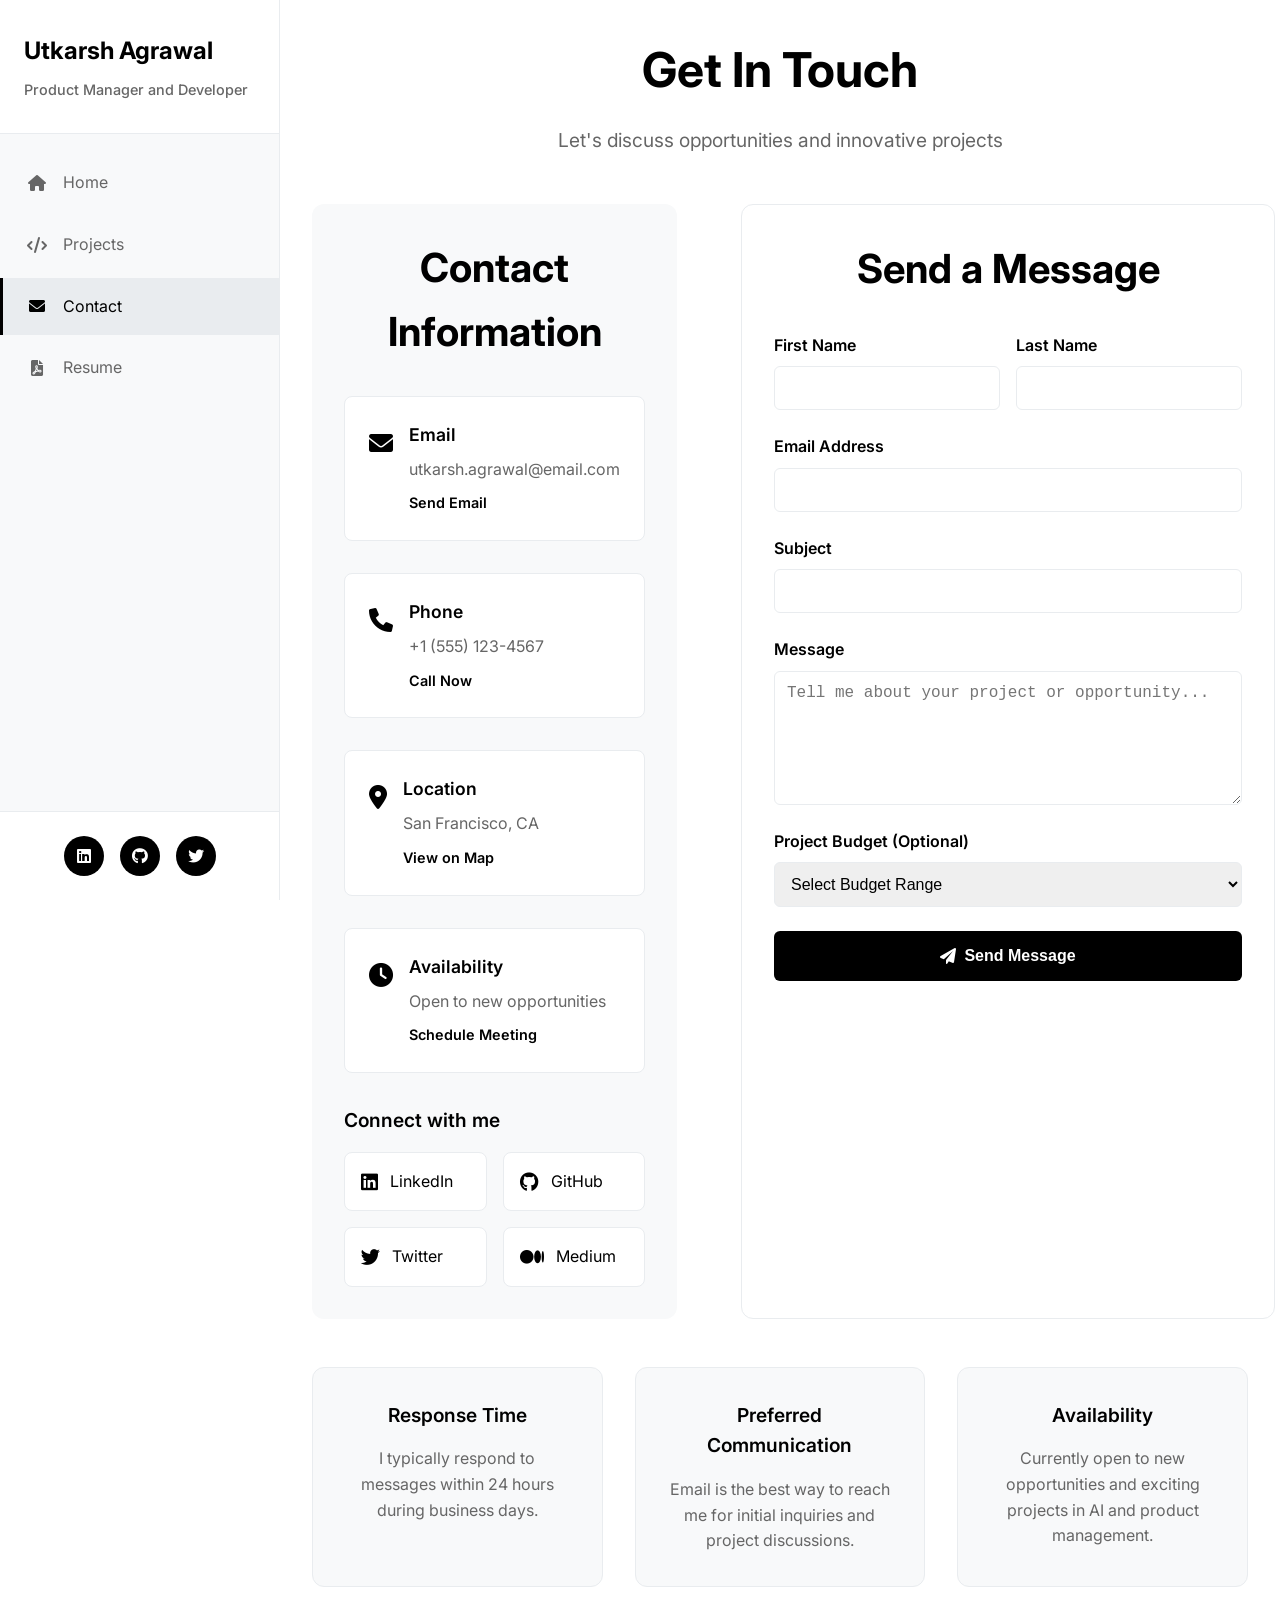
==== contact.html @ 761010a4 "First basic upload" ====
<!DOCTYPE html>
<html lang="en">
<head>
    <meta charset="UTF-8">
    <meta name="viewport" content="width=device-width, initial-scale=1.0">
    <title>Utkarsh Agrawal - Contact</title>
    <link rel="stylesheet" href="styles.css">
    <link href="https://fonts.googleapis.com/css2?family=Inter:wght@300;400;500;600;700&display=swap" rel="stylesheet">
    <link rel="stylesheet" href="https://cdnjs.cloudflare.com/ajax/libs/font-awesome/6.0.0/css/all.min.css">
</head>
<body>
    <!-- Sidebar Navigation -->
    <nav class="sidebar">
        <div class="sidebar-header">
            <h1 class="sidebar-name">Utkarsh Agrawal</h1>
            <p class="sidebar-title">Product Manager and Developer</p>
        </div>
        <ul class="sidebar-menu">
            <li class="sidebar-item">
                <a href="index.html" class="sidebar-link">
                    <i class="fas fa-home"></i>
                    <span>Home</span>
                </a>
            </li>
            <li class="sidebar-item">
                <a href="projects.html" class="sidebar-link">
                    <i class="fas fa-code"></i>
                    <span>Projects</span>
                </a>
            </li>
            <li class="sidebar-item active">
                <a href="contact.html" class="sidebar-link">
                    <i class="fas fa-envelope"></i>
                    <span>Contact</span>
                </a>
            </li>
            <li class="sidebar-item">
                <a href="resume.html" class="sidebar-link">
                    <i class="fas fa-file-pdf"></i>
                    <span>Resume</span>
                </a>
            </li>
        </ul>
        <div class="sidebar-footer">
            <div class="social-links">
                <a href="#" class="social-link"><i class="fab fa-linkedin"></i></a>
                <a href="#" class="social-link"><i class="fab fa-github"></i></a>
                <a href="#" class="social-link"><i class="fab fa-twitter"></i></a>
            </div>
        </div>
    </nav>

    <!-- Main Content -->
    <main class="main-content">
        <div class="content-wrapper">
            <div class="page-header">
                <h1 class="page-title">Get In Touch</h1>
                <p class="page-subtitle">Let's discuss opportunities and innovative projects</p>
            </div>

            <div class="contact-container">
                <!-- Contact Information -->
                <div class="contact-info-section">
                    <h2 class="section-title">Contact Information</h2>
                    <div class="contact-details">
                        <div class="contact-item">
                            <div class="contact-icon">
                                <i class="fas fa-envelope"></i>
                            </div>
                            <div class="contact-text">
                                <h3>Email</h3>
                                <p>utkarsh.agrawal@email.com</p>
                                <a href="mailto:utkarsh.agrawal@email.com" class="contact-link">Send Email</a>
                            </div>
                        </div>
                        
                        <div class="contact-item">
                            <div class="contact-icon">
                                <i class="fas fa-phone"></i>
                            </div>
                            <div class="contact-text">
                                <h3>Phone</h3>
                                <p>+1 (555) 123-4567</p>
                                <a href="tel:+15551234567" class="contact-link">Call Now</a>
                            </div>
                        </div>
                        
                        <div class="contact-item">
                            <div class="contact-icon">
                                <i class="fas fa-map-marker-alt"></i>
                            </div>
                            <div class="contact-text">
                                <h3>Location</h3>
                                <p>San Francisco, CA</p>
                                <a href="#" class="contact-link">View on Map</a>
                            </div>
                        </div>
                        
                        <div class="contact-item">
                            <div class="contact-icon">
                                <i class="fas fa-clock"></i>
                            </div>
                            <div class="contact-text">
                                <h3>Availability</h3>
                                <p>Open to new opportunities</p>
                                <a href="#" class="contact-link">Schedule Meeting</a>
                            </div>
                        </div>
                    </div>

                    <!-- Social Media Links -->
                    <div class="social-section">
                        <h3 class="social-title">Connect with me</h3>
                        <div class="social-links-grid">
                            <a href="#" class="social-card">
                                <i class="fab fa-linkedin"></i>
                                <span>LinkedIn</span>
                            </a>
                            <a href="#" class="social-card">
                                <i class="fab fa-github"></i>
                                <span>GitHub</span>
                            </a>
                            <a href="#" class="social-card">
                                <i class="fab fa-twitter"></i>
                                <span>Twitter</span>
                            </a>
                            <a href="#" class="social-card">
                                <i class="fab fa-medium"></i>
                                <span>Medium</span>
                            </a>
                        </div>
                    </div>
                </div>

                <!-- Contact Form -->
                <div class="contact-form-section">
                    <h2 class="section-title">Send a Message</h2>
                    <form class="contact-form" id="contactForm">
                        <div class="form-row">
                            <div class="form-group">
                                <label for="firstName">First Name</label>
                                <input type="text" id="firstName" name="firstName" required>
                            </div>
                            <div class="form-group">
                                <label for="lastName">Last Name</label>
                                <input type="text" id="lastName" name="lastName" required>
                            </div>
                        </div>
                        
                        <div class="form-group">
                            <label for="email">Email Address</label>
                            <input type="email" id="email" name="email" required>
                        </div>
                        
                        <div class="form-group">
                            <label for="subject">Subject</label>
                            <input type="text" id="subject" name="subject" required>
                        </div>
                        
                        <div class="form-group">
                            <label for="message">Message</label>
                            <textarea id="message" name="message" rows="6" required placeholder="Tell me about your project or opportunity..."></textarea>
                        </div>
                        
                        <div class="form-group">
                            <label for="budget">Project Budget (Optional)</label>
                            <select id="budget" name="budget">
                                <option value="">Select Budget Range</option>
                                <option value="under-10k">Under $10,000</option>
                                <option value="10k-50k">$10,000 - $50,000</option>
                                <option value="50k-100k">$50,000 - $100,000</option>
                                <option value="over-100k">Over $100,000</option>
                            </select>
                        </div>
                        
                        <button type="submit" class="submit-btn">
                            <i class="fas fa-paper-plane"></i>
                            Send Message
                        </button>
                    </form>
                </div>
            </div>

            <!-- Additional Information -->
            <div class="additional-info">
                <div class="info-card">
                    <h3>Response Time</h3>
                    <p>I typically respond to messages within 24 hours during business days.</p>
                </div>
                <div class="info-card">
                    <h3>Preferred Communication</h3>
                    <p>Email is the best way to reach me for initial inquiries and project discussions.</p>
                </div>
                <div class="info-card">
                    <h3>Availability</h3>
                    <p>Currently open to new opportunities and exciting projects in AI and product management.</p>
                </div>
            </div>
        </div>
    </main>

    <script src="script.js"></script>
</body>
</html>
---- styles.css ----
/* Reset and Base Styles */
* {
    margin: 0;
    padding: 0;
    box-sizing: border-box;
}

html {
    scroll-behavior: smooth;
}

body {
    font-family: 'Inter', sans-serif;
    line-height: 1.6;
    color: #333;
    background-color: #ffffff;
    display: flex;
    min-height: 100vh;
}

/* Sidebar Navigation */
.sidebar {
    width: 280px;
    background: #f8f9fa;
    border-right: 1px solid #e9ecef;
    position: fixed;
    height: 100vh;
    left: 0;
    top: 0;
    z-index: 1000;
    display: flex;
    flex-direction: column;
    transition: all 0.3s ease;
}

.sidebar-header {
    padding: 2rem 1.5rem;
    border-bottom: 1px solid #e9ecef;
    background: #ffffff;
}

.sidebar-name {
    font-size: 1.5rem;
    font-weight: 700;
    color: #000;
    margin-bottom: 0.5rem;
}

.sidebar-title {
    color: #666;
    font-size: 0.9rem;
    font-weight: 500;
}

.sidebar-menu {
    flex: 1;
    padding: 1rem 0;
    list-style: none;
}

.sidebar-item {
    margin: 0.25rem 0;
}

.sidebar-link {
    display: flex;
    align-items: center;
    padding: 1rem 1.5rem;
    color: #666;
    text-decoration: none;
    transition: all 0.3s ease;
    border-left: 3px solid transparent;
}

.sidebar-link:hover {
    background: #e9ecef;
    color: #000;
}

.sidebar-item.active .sidebar-link {
    background: #e9ecef;
    color: #000;
    border-left-color: #000;
}

.sidebar-link i {
    margin-right: 1rem;
    width: 20px;
    text-align: center;
}

.sidebar-footer {
    padding: 1.5rem;
    border-top: 1px solid #e9ecef;
    background: #ffffff;
}

.social-links {
    display: flex;
    gap: 1rem;
    justify-content: center;
}

.social-link {
    display: flex;
    align-items: center;
    justify-content: center;
    width: 40px;
    height: 40px;
    background: #000;
    color: white;
    border-radius: 50%;
    text-decoration: none;
    transition: all 0.3s ease;
}

.social-link:hover {
    background: #333;
    transform: translateY(-2px);
}

/* Main Content */
.main-content {
    flex: 1;
    margin-left: 280px;
    background: #ffffff;
    min-height: 100vh;
}

.content-wrapper {
    max-width: 1000px;
    margin: 0 auto;
    padding: 2rem;
}

/* Page Header */
.page-header {
    margin-bottom: 3rem;
    text-align: center;
}

.page-title {
    font-size: 3rem;
    font-weight: 700;
    color: #000;
    margin-bottom: 1rem;
}

.page-subtitle {
    font-size: 1.2rem;
    color: #666;
    max-width: 600px;
    margin: 0 auto;
}

/* Hero Section */
.hero-section {
    margin-bottom: 4rem;
}

.hero-content {
    display: flex;
    align-items: center;
    gap: 3rem;
}

.profile-section {
    display: flex;
    align-items: center;
    gap: 3rem;
}

.profile-image {
    font-size: 8rem;
    color: #000;
    flex-shrink: 0;
}

.profile-info {
    flex: 1;
}

.hero-title {
    font-size: 3rem;
    font-weight: 700;
    color: #000;
    margin-bottom: 1rem;
}

.hero-subtitle {
    font-size: 1.5rem;
    color: #666;
    margin-bottom: 1.5rem;
    font-weight: 500;
}

.hero-description {
    font-size: 1.1rem;
    color: #666;
    line-height: 1.7;
    max-width: 600px;
}

/* Background Section */
.background-section {
    margin-bottom: 4rem;
}

.section-title {
    font-size: 2.5rem;
    font-weight: 700;
    color: #000;
    margin-bottom: 2rem;
    text-align: center;
}

.background-content {
    max-width: 800px;
    margin: 0 auto;
}

.background-text {
    margin-bottom: 3rem;
}

.background-text p {
    font-size: 1.1rem;
    line-height: 1.8;
    margin-bottom: 1.5rem;
    color: #666;
    text-align: left;
}

/* Experience Timeline */
.experience-timeline {
    position: relative;
    max-width: 800px;
    margin: 0 auto;
}

.experience-timeline::before {
    content: '';
    position: absolute;
    left: 0;
    top: 0;
    bottom: 0;
    width: 2px;
    background: #000;
}

.timeline-item {
    position: relative;
    margin-bottom: 3rem;
    padding-left: 3rem;
}

.timeline-item::before {
    content: '';
    position: absolute;
    left: -6px;
    top: 0;
    width: 12px;
    height: 12px;
    background: #000;
    border-radius: 50%;
}

.timeline-date {
    font-size: 0.9rem;
    color: #666;
    font-weight: 600;
    margin-bottom: 0.5rem;
}

.timeline-content h3 {
    font-size: 1.3rem;
    font-weight: 600;
    color: #000;
    margin-bottom: 0.5rem;
}

.timeline-content h4 {
    color: #666;
    font-weight: 500;
    margin-bottom: 1rem;
}

.timeline-content p {
    color: #666;
    margin-bottom: 1rem;
    line-height: 1.6;
}

.timeline-content ul {
    list-style: none;
    padding-left: 0;
}

.timeline-content li {
    color: #666;
    margin-bottom: 0.5rem;
    position: relative;
    padding-left: 1.5rem;
}

.timeline-content li::before {
    content: '•';
    color: #000;
    font-weight: bold;
    position: absolute;
    left: 0;
}

/* Skills Section */
.skills-section {
    margin-bottom: 4rem;
}

.skills-grid {
    display: grid;
    grid-template-columns: repeat(2, 1fr);
    grid-template-rows: repeat(2, 1fr);
    gap: 1.5rem;
    margin-top: 2rem;
}

.skill-card {
    perspective: 1000px;
}

.skill-card-inner {
    position: relative;
    width: 100%;
    height: 220px;
    transform-style: preserve-3d;
    transition: transform 0.6s ease;
}

.skill-card:hover .skill-card-inner {
    transform: rotateY(180deg);
}

.skill-card-front,
.skill-card-back {
    position: absolute;
    inset: 0;
    background: #f8f9fa;
    border: 1px solid #e9ecef;
    border-radius: 12px;
    display: flex;
    flex-direction: column;
    align-items: center;
    justify-content: center;
    backface-visibility: hidden;
    padding: 1.5rem;
    text-align: center;
}

.skill-card-back {
    transform: rotateY(180deg);
}

.skill-icon {
    font-size: 2.2rem;
    color: #000;
    margin-bottom: 0.5rem;
}

.skill-card h3 {
    font-size: 1.1rem;
    font-weight: 700;
    margin-bottom: 0.5rem;
    color: #000;
}

.skill-card p {
    color: #666;
    line-height: 1.5;
    font-size: 0.95rem;
}

.skill-card-back h4 {
    font-size: 1rem;
    font-weight: 700;
    color: #000;
    margin-bottom: 0.5rem;
}

.tech-list {
    list-style: none;
    padding: 0;
    margin: 0;
    display: grid;
    grid-template-columns: 1fr;
    gap: 0.35rem;
}

.tech-list li {
    color: #666;
    font-size: 0.95rem;
}

/* Projects Container */
.projects-container {
    display: flex;
    flex-direction: column;
    gap: 3rem;
}

.project-card {
    background: #ffffff;
    border: 1px solid #e9ecef;
    border-radius: 12px;
    overflow: hidden;
    transition: all 0.3s ease;
}

.project-card:hover {
    transform: translateY(-4px);
    box-shadow: 0 8px 25px rgba(0, 0, 0, 0.1);
}

.project-header {
    display: flex;
    align-items: center;
    padding: 2rem;
    background: #f8f9fa;
    border-bottom: 1px solid #e9ecef;
}

.project-icon {
    font-size: 2.5rem;
    color: #000;
    margin-right: 1.5rem;
}

.project-meta {
    flex: 1;
}

.project-title {
    font-size: 1.5rem;
    font-weight: 600;
    color: #000;
    margin-bottom: 0.5rem;
}

.project-date {
    color: #666;
    font-size: 0.9rem;
}

.project-content {
    padding: 2rem;
}

.project-description {
    font-size: 1.1rem;
    color: #666;
    margin-bottom: 2rem;
    line-height: 1.7;
}

.project-details,
.project-tech,
.project-results {
    margin-bottom: 2rem;
}

.project-details h4,
.project-tech h4,
.project-results h4 {
    font-size: 1.1rem;
    font-weight: 600;
    color: #000;
    margin-bottom: 1rem;
}

.project-details ul {
    list-style: none;
    padding-left: 0;
}

.project-details li {
    color: #666;
    margin-bottom: 0.5rem;
    position: relative;
    padding-left: 1.5rem;
}

.project-details li::before {
    content: '•';
    color: #000;
    font-weight: bold;
    position: absolute;
    left: 0;
}

.tech-tags {
    display: flex;
    flex-wrap: wrap;
    gap: 0.5rem;
}

.tech-tag {
    background: #f8f9fa;
    color: #000;
    padding: 0.5rem 1rem;
    border-radius: 20px;
    font-size: 0.9rem;
    font-weight: 500;
    border: 1px solid #e9ecef;
}

.project-results p {
    color: #666;
    font-weight: 500;
}

.project-links {
    display: flex;
    gap: 1rem;
}

.project-link {
    display: flex;
    align-items: center;
    gap: 0.5rem;
    color: #000;
    text-decoration: none;
    font-weight: 600;
    padding: 0.75rem 1.5rem;
    border: 1px solid #000;
    border-radius: 6px;
    transition: all 0.3s ease;
}

.project-link:hover {
    background: #000;
    color: white;
}

/* Contact Container */
.contact-container {
    display: grid;
    grid-template-columns: 1fr 1fr;
    gap: 4rem;
    margin-bottom: 3rem;
}

.contact-info-section {
    background: #f8f9fa;
    padding: 2rem;
    border-radius: 12px;
}

.contact-details {
    margin-bottom: 2rem;
}

.contact-item {
    display: flex;
    align-items: flex-start;
    margin-bottom: 2rem;
    padding: 1.5rem;
    background: white;
    border-radius: 8px;
    border: 1px solid #e9ecef;
}

.contact-icon {
    font-size: 1.5rem;
    color: #000;
    margin-right: 1rem;
    margin-top: 0.25rem;
}

.contact-text h3 {
    font-size: 1.1rem;
    font-weight: 600;
    color: #000;
    margin-bottom: 0.5rem;
}

.contact-text p {
    color: #666;
    margin-bottom: 0.5rem;
}

.contact-link {
    color: #000;
    text-decoration: none;
    font-weight: 600;
    font-size: 0.9rem;
}

.contact-link:hover {
    text-decoration: underline;
}

.social-section {
    margin-top: 2rem;
}

.social-title {
    font-size: 1.2rem;
    font-weight: 600;
    color: #000;
    margin-bottom: 1rem;
}

.social-links-grid {
    display: grid;
    grid-template-columns: repeat(2, 1fr);
    gap: 1rem;
}

.social-card {
    display: flex;
    align-items: center;
    gap: 0.75rem;
    padding: 1rem;
    background: white;
    border: 1px solid #e9ecef;
    border-radius: 8px;
    text-decoration: none;
    color: #000;
    transition: all 0.3s ease;
}

.social-card:hover {
    background: #000;
    color: white;
    transform: translateY(-2px);
}

.social-card i {
    font-size: 1.2rem;
}

/* Contact Form */
.contact-form-section {
    background: white;
    padding: 2rem;
    border-radius: 12px;
    border: 1px solid #e9ecef;
}

.contact-form {
    display: flex;
    flex-direction: column;
    gap: 1.5rem;
}

.form-row {
    display: grid;
    grid-template-columns: 1fr 1fr;
    gap: 1rem;
}

.form-group {
    display: flex;
    flex-direction: column;
}

.form-group label {
    font-weight: 600;
    color: #000;
    margin-bottom: 0.5rem;
}

.form-group input,
.form-group textarea,
.form-group select {
    padding: 0.75rem;
    border: 1px solid #e9ecef;
    border-radius: 6px;
    font-size: 1rem;
    transition: border-color 0.3s ease;
}

.form-group input:focus,
.form-group textarea:focus,
.form-group select:focus {
    outline: none;
    border-color: #000;
}

.submit-btn {
    display: flex;
    align-items: center;
    justify-content: center;
    gap: 0.5rem;
    padding: 1rem 2rem;
    background: #000;
    color: white;
    border: none;
    border-radius: 6px;
    font-size: 1rem;
    font-weight: 600;
    cursor: pointer;
    transition: all 0.3s ease;
}

.submit-btn:hover {
    background: #333;
    transform: translateY(-2px);
}

/* Additional Info */
.additional-info {
    display: grid;
    grid-template-columns: repeat(auto-fit, minmax(250px, 1fr));
    gap: 2rem;
    margin-top: 3rem;
}

.info-card {
    background: #f8f9fa;
    padding: 2rem;
    border-radius: 12px;
    border: 1px solid #e9ecef;
    text-align: center;
}

.info-card h3 {
    font-size: 1.2rem;
    font-weight: 600;
    color: #000;
    margin-bottom: 1rem;
}

.info-card p {
    color: #666;
    line-height: 1.6;
}

/* Resume Page Styles */
.resume-download-section {
    background: #f8f9fa;
    padding: 3rem;
    border-radius: 12px;
    margin-bottom: 3rem;
    text-align: center;
}

.resume-preview {
    display: flex;
    align-items: center;
    gap: 2rem;
    margin-bottom: 2rem;
}

.resume-icon {
    font-size: 4rem;
    color: #000;
}

.resume-info h2 {
    font-size: 2rem;
    font-weight: 700;
    color: #000;
    margin-bottom: 1rem;
}

.resume-description {
    color: #666;
    margin-bottom: 1.5rem;
    line-height: 1.6;
}

.resume-meta {
    display: flex;
    gap: 2rem;
    justify-content: center;
}

.meta-item {
    display: flex;
    align-items: center;
    gap: 0.5rem;
    color: #666;
    font-size: 0.9rem;
}

.download-actions {
    display: flex;
    gap: 1rem;
    justify-content: center;
}

.download-btn {
    display: flex;
    align-items: center;
    gap: 0.5rem;
    padding: 1rem 2rem;
    border-radius: 6px;
    text-decoration: none;
    font-weight: 600;
    transition: all 0.3s ease;
}

.download-btn.primary {
    background: #000;
    color: white;
}

.download-btn.primary:hover {
    background: #333;
    transform: translateY(-2px);
}

.download-btn.secondary {
    background: white;
    color: #000;
    border: 1px solid #000;
}

.download-btn.secondary:hover {
    background: #000;
    color: white;
}

/* Resume Summary */
.resume-summary {
    margin-bottom: 3rem;
}

.summary-content {
    display: grid;
    grid-template-columns: 2fr 1fr;
    gap: 3rem;
}

.summary-text p {
    color: #666;
    margin-bottom: 1.5rem;
    line-height: 1.7;
}

.summary-highlights h3 {
    font-size: 1.3rem;
    font-weight: 600;
    color: #000;
    margin-bottom: 1rem;
}

.summary-highlights ul {
    list-style: none;
    padding-left: 0;
}

.summary-highlights li {
    color: #666;
    margin-bottom: 0.75rem;
    position: relative;
    padding-left: 1.5rem;
}

.summary-highlights li::before {
    content: '•';
    color: #000;
    font-weight: bold;
    position: absolute;
    left: 0;
}

/* Skills Overview */
.skills-overview {
    margin-bottom: 3rem;
}

.skills-categories {
    display: grid;
    grid-template-columns: repeat(auto-fit, minmax(300px, 1fr));
    gap: 2rem;
}

.skill-category {
    background: #f8f9fa;
    padding: 2rem;
    border-radius: 12px;
    border: 1px solid #e9ecef;
}

.skill-category h3 {
    font-size: 1.3rem;
    font-weight: 600;
    color: #000;
    margin-bottom: 1.5rem;
}

.skill-items {
    display: flex;
    flex-wrap: wrap;
    gap: 0.75rem;
}

.skill-item {
    background: white;
    color: #000;
    padding: 0.5rem 1rem;
    border-radius: 20px;
    font-size: 0.9rem;
    font-weight: 500;
    border: 1px solid #e9ecef;
}

/* Experience Preview */
.experience-preview {
    margin-bottom: 3rem;
}

/* Education Section */
.education-section {
    margin-bottom: 3rem;
}

.education-item {
    display: flex;
    gap: 2rem;
    padding: 2rem;
    background: #f8f9fa;
    border-radius: 12px;
    border: 1px solid #e9ecef;
}

.education-degree {
    flex: 1;
}

.education-degree h3 {
    font-size: 1.3rem;
    font-weight: 600;
    color: #000;
    margin-bottom: 0.5rem;
}

.education-degree h4 {
    color: #666;
    margin-bottom: 0.5rem;
}

.education-date {
    color: #666;
    font-size: 0.9rem;
}

.education-details {
    flex: 2;
}

.education-details p {
    color: #666;
    margin-bottom: 1rem;
}

.education-details ul {
    list-style: none;
    padding-left: 0;
}

.education-details li {
    color: #666;
    margin-bottom: 0.5rem;
    position: relative;
    padding-left: 1.5rem;
}

.education-details li::before {
    content: '•';
    color: #000;
    font-weight: bold;
    position: absolute;
    left: 0;
}

/* Certifications */
.certifications-section {
    margin-bottom: 3rem;
}

.certifications-grid {
    display: grid;
    grid-template-columns: repeat(auto-fit, minmax(250px, 1fr));
    gap: 2rem;
}

.cert-item {
    display: flex;
    align-items: center;
    gap: 1rem;
    padding: 1.5rem;
    background: #f8f9fa;
    border-radius: 12px;
    border: 1px solid #e9ecef;
}

.cert-item i {
    font-size: 2rem;
    color: #000;
}

.cert-item h3 {
    font-size: 1.1rem;
    font-weight: 600;
    color: #000;
    margin-bottom: 0.25rem;
}

.cert-date {
    color: #666;
    font-size: 0.9rem;
}

/* Responsive Design */
@media (max-width: 1024px) {
    .sidebar {
        width: 250px;
    }
    
    .main-content {
        margin-left: 250px;
    }
}

@media (max-width: 768px) {
    .sidebar {
        transform: translateX(-100%);
        width: 280px;
    }
    
    .sidebar.active {
        transform: translateX(0);
    }
    
    .main-content {
        margin-left: 0;
    }
    
    .content-wrapper {
        padding: 1rem;
    }
    
    .page-title {
        font-size: 2rem;
    }
    
    .hero-content {
        flex-direction: column;
        text-align: center;
    }
    
    .profile-section {
        flex-direction: column;
        text-align: center;
    }
    
    .contact-container {
        grid-template-columns: 1fr;
        gap: 2rem;
    }
    
    .summary-content {
        grid-template-columns: 1fr;
        gap: 2rem;
    }
    
    .education-item {
        flex-direction: column;
        gap: 1rem;
    }
    
    .form-row {
        grid-template-columns: 1fr;
    }
    
    .download-actions {
        flex-direction: column;
        align-items: center;
    }
}

@media (max-width: 480px) {
    .content-wrapper {
        padding: 0.5rem;
    }
    
    .page-title {
        font-size: 1.5rem;
    }
    
    .hero-title {
        font-size: 2rem;
    }
    
    .section-title {
        font-size: 1.8rem;
    }
    
    .skills-grid {
        grid-template-columns: 1fr;
        grid-template-rows: none;
    }
    
    .project-header {
        flex-direction: column;
        text-align: center;
    }
    
    .resume-preview {
        flex-direction: column;
        text-align: center;
    }
    
    .resume-meta {
        flex-direction: column;
        gap: 1rem;
    }
}

/* Mobile Menu Toggle */
.mobile-menu-toggle {
    display: none;
    position: fixed;
    top: 1rem;
    left: 1rem;
    z-index: 1001;
    background: #000;
    color: white;
    border: none;
    padding: 0.75rem;
    border-radius: 6px;
    cursor: pointer;
}

@media (max-width: 768px) {
    .mobile-menu-toggle {
        display: block;
    }
}

/* Animations */
@keyframes fadeInUp {
    from {
        opacity: 0;
        transform: translateY(30px);
    }
    to {
        opacity: 1;
        transform: translateY(0);
    }
}

.fade-in-up {
    animation: fadeInUp 0.6s ease-out;
}

/* Smooth scrolling */
html {
    scroll-behavior: smooth;
}

/* Custom scrollbar */
::-webkit-scrollbar {
    width: 8px;
}

::-webkit-scrollbar-track {
    background: #f1f1f1;
}

::-webkit-scrollbar-thumb {
    background: #000;
    border-radius: 4px;
}

::-webkit-scrollbar-thumb:hover {
    background: #333;
}
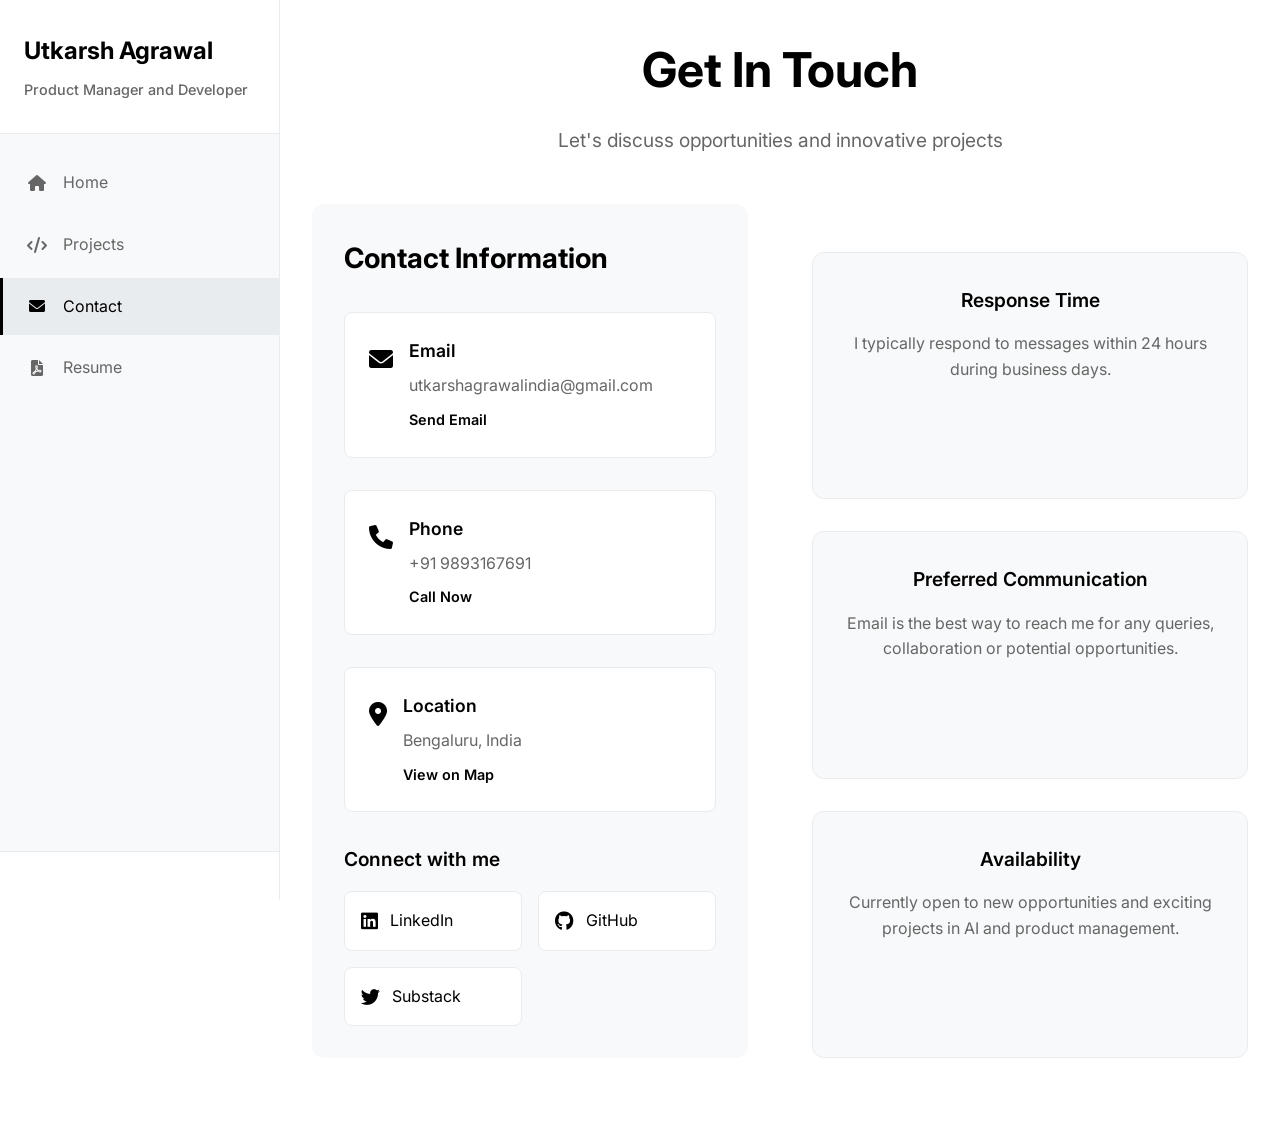
==== commit 12a5009e: "imporvement upload" ====
--- a/contact.html
+++ b/contact.html
@@ -42,11 +42,11 @@
             </li>
         </ul>
         <div class="sidebar-footer">
-            <div class="social-links">
+            <!-- <div class="social-links">
                 <a href="#" class="social-link"><i class="fab fa-linkedin"></i></a>
                 <a href="#" class="social-link"><i class="fab fa-github"></i></a>
                 <a href="#" class="social-link"><i class="fab fa-twitter"></i></a>
-            </div>
+            </div> -->
         </div>
     </nav>
 
@@ -69,7 +69,7 @@
                             </div>
                             <div class="contact-text">
                                 <h3>Email</h3>
-                                <p>utkarsh.agrawal@email.com</p>
+                                <p>utkarshagrawalindia@gmail.com</p>
                                 <a href="mailto:utkarsh.agrawal@email.com" class="contact-link">Send Email</a>
                             </div>
                         </div>
@@ -80,8 +80,8 @@
                             </div>
                             <div class="contact-text">
                                 <h3>Phone</h3>
-                                <p>+1 (555) 123-4567</p>
-                                <a href="tel:+15551234567" class="contact-link">Call Now</a>
+                                <p>+91 9893167691</p>
+                                <a href="tel:+919893167691" class="contact-link">Call Now</a>
                             </div>
                         </div>
                         
@@ -91,48 +91,35 @@
                             </div>
                             <div class="contact-text">
                                 <h3>Location</h3>
-                                <p>San Francisco, CA</p>
+                                <p>Bengaluru, India</p>
                                 <a href="#" class="contact-link">View on Map</a>
                             </div>
                         </div>
                         
-                        <div class="contact-item">
-                            <div class="contact-icon">
-                                <i class="fas fa-clock"></i>
-                            </div>
-                            <div class="contact-text">
-                                <h3>Availability</h3>
-                                <p>Open to new opportunities</p>
-                                <a href="#" class="contact-link">Schedule Meeting</a>
-                            </div>
-                        </div>
+
                     </div>
 
                     <!-- Social Media Links -->
                     <div class="social-section">
                         <h3 class="social-title">Connect with me</h3>
                         <div class="social-links-grid">
-                            <a href="#" class="social-card">
+                            <a href="https://www.linkedin.com/in/utkarsh-agrawal-480205241/" class="social-card">
                                 <i class="fab fa-linkedin"></i>
                                 <span>LinkedIn</span>
                             </a>
-                            <a href="#" class="social-card">
+                            <a href="https://github.com/dormant06" class="social-card">
                                 <i class="fab fa-github"></i>
                                 <span>GitHub</span>
                             </a>
-                            <a href="#" class="social-card">
+                            <a href="https://utkarshagrawal.substack.com/" class="social-card">
                                 <i class="fab fa-twitter"></i>
-                                <span>Twitter</span>
-                            </a>
-                            <a href="#" class="social-card">
-                                <i class="fab fa-medium"></i>
-                                <span>Medium</span>
+                                <span>Substack</span>
                             </a>
                         </div>
                     </div>
                 </div>
 
-                <!-- Contact Form -->
+                <!-- Contact Form
                 <div class="contact-form-section">
                     <h2 class="section-title">Send a Message</h2>
                     <form class="contact-form" id="contactForm">
@@ -179,7 +166,7 @@
                         </button>
                     </form>
                 </div>
-            </div>
+            </div> -->
 
             <!-- Additional Information -->
             <div class="additional-info">
@@ -189,7 +176,7 @@
                 </div>
                 <div class="info-card">
                     <h3>Preferred Communication</h3>
-                    <p>Email is the best way to reach me for initial inquiries and project discussions.</p>
+                    <p>Email is the best way to reach me for any queries, collaboration or potential opportunities.</p>
                 </div>
                 <div class="info-card">
                     <h3>Availability</h3>
--- a/styles.css
+++ b/styles.css
@@ -171,9 +171,22 @@
 }
 
 .profile-image {
-    font-size: 8rem;
-    color: #000;
-    flex-shrink: 0;
+    width: 120px;        /* adjust size as needed */
+    height: 120px;       
+    border-radius: 50%;
+    overflow: hidden;    /* ensures image stays within a circle */
+    display: flex;
+    align-items: center;
+    justify-content: center;
+    background: #f0f0f0; /* optional for a subtle bg */
+}
+
+.actual-profile-img {
+    width: 100%;
+    height: 100%;
+    object-fit: cover;      /* makes the image fill the circle without stretching */
+    border-radius: 50%;     /* ensures the image itself is circular */
+    display: block;
 }
 
 .profile-info {
@@ -204,14 +217,15 @@
 /* Background Section */
 .background-section {
     margin-bottom: 4rem;
+    margin-left: 8rem;
 }
 
 .section-title {
-    font-size: 2.5rem;
+    font-size: 1.75rem;
     font-weight: 700;
     color: #000;
     margin-bottom: 2rem;
-    text-align: center;
+    text-align: left;
 }
 
 .background-content {
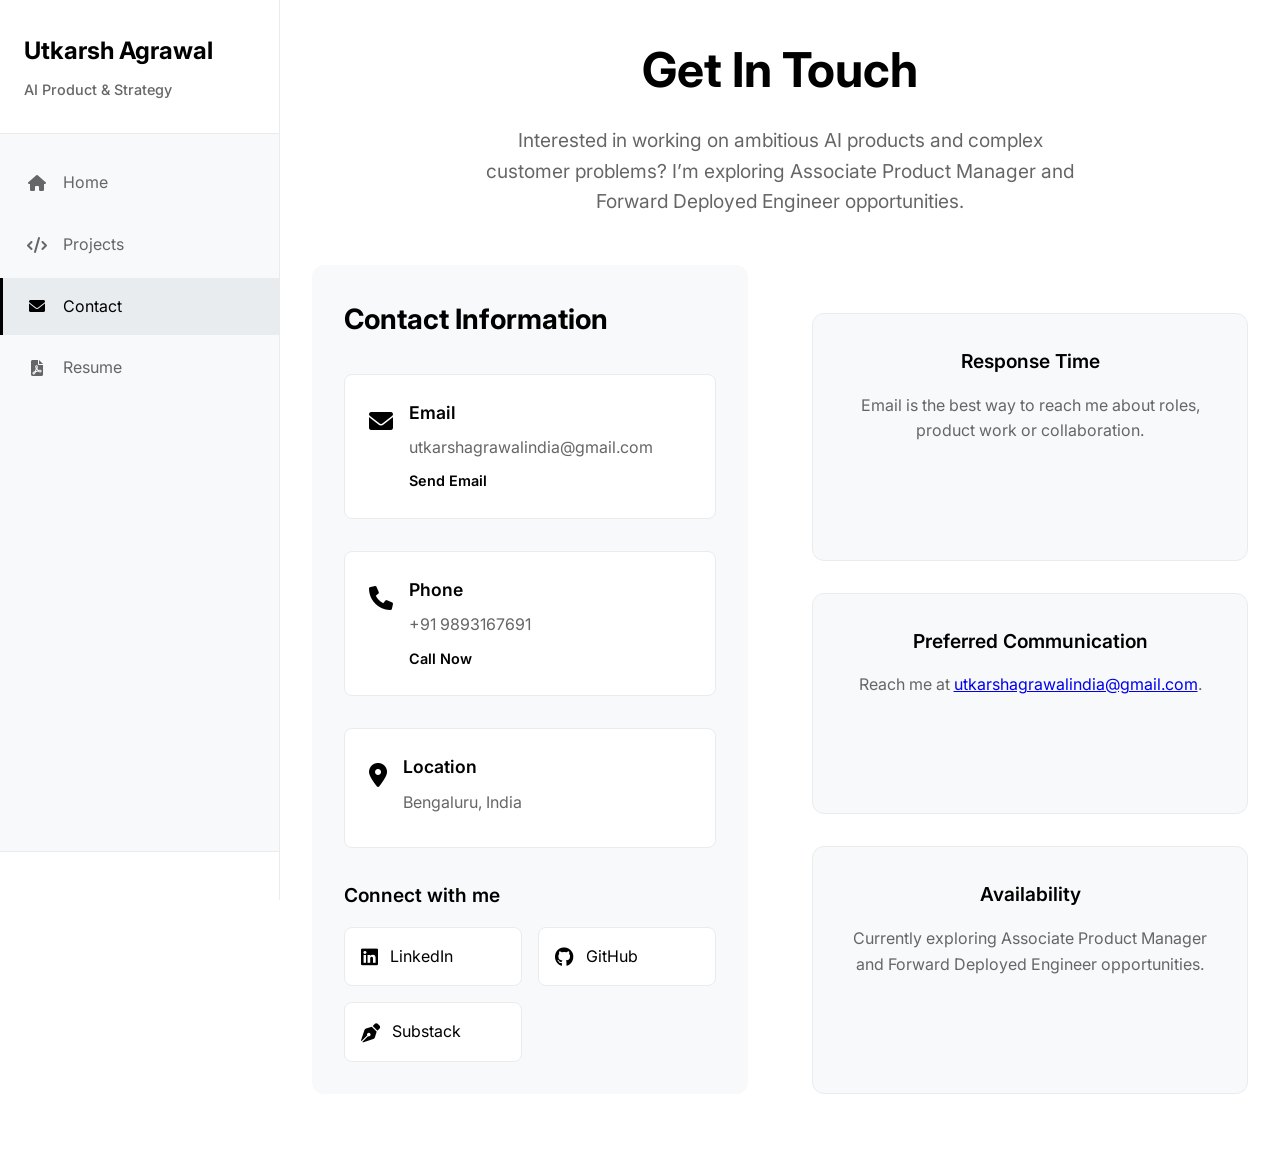
==== commit 0e6b9bc9: "Refresh portfolio for AI product and engineering roles Update the portfolio with resume-backed exper" ====
--- a/contact.html
+++ b/contact.html
@@ -13,7 +13,7 @@
     <nav class="sidebar">
         <div class="sidebar-header">
             <h1 class="sidebar-name">Utkarsh Agrawal</h1>
-            <p class="sidebar-title">Product Manager and Developer</p>
+            <p class="sidebar-title">AI Product &amp; Strategy</p>
         </div>
         <ul class="sidebar-menu">
             <li class="sidebar-item">
@@ -55,7 +55,7 @@
         <div class="content-wrapper">
             <div class="page-header">
                 <h1 class="page-title">Get In Touch</h1>
-                <p class="page-subtitle">Let's discuss opportunities and innovative projects</p>
+                <p class="page-subtitle">Interested in working on ambitious AI products and complex customer problems? I’m exploring Associate Product Manager and Forward Deployed Engineer opportunities.</p>
             </div>
 
             <div class="contact-container">
@@ -70,7 +70,7 @@
                             <div class="contact-text">
                                 <h3>Email</h3>
                                 <p>utkarshagrawalindia@gmail.com</p>
-                                <a href="mailto:utkarsh.agrawal@email.com" class="contact-link">Send Email</a>
+                                <a href="mailto:utkarshagrawalindia@gmail.com" class="contact-link">Send Email</a>
                             </div>
                         </div>
                         
@@ -92,7 +92,6 @@
                             <div class="contact-text">
                                 <h3>Location</h3>
                                 <p>Bengaluru, India</p>
-                                <a href="#" class="contact-link">View on Map</a>
                             </div>
                         </div>
                         
@@ -103,16 +102,16 @@
                     <div class="social-section">
                         <h3 class="social-title">Connect with me</h3>
                         <div class="social-links-grid">
-                            <a href="https://www.linkedin.com/in/utkarsh-agrawal-480205241/" class="social-card">
+                            <a href="https://www.linkedin.com/in/utkarsh-agrawal-480205241/" class="social-card" target="_blank" rel="noopener noreferrer">
                                 <i class="fab fa-linkedin"></i>
                                 <span>LinkedIn</span>
                             </a>
-                            <a href="https://github.com/dormant06" class="social-card">
+                            <a href="https://github.com/dormant06" class="social-card" target="_blank" rel="noopener noreferrer">
                                 <i class="fab fa-github"></i>
                                 <span>GitHub</span>
                             </a>
-                            <a href="https://utkarshagrawal.substack.com/" class="social-card">
-                                <i class="fab fa-twitter"></i>
+                            <a href="https://utkarshagrawal.substack.com/" class="social-card" target="_blank" rel="noopener noreferrer">
+                                <i class="fas fa-pen-nib"></i>
                                 <span>Substack</span>
                             </a>
                         </div>
@@ -172,15 +171,15 @@
             <div class="additional-info">
                 <div class="info-card">
                     <h3>Response Time</h3>
-                    <p>I typically respond to messages within 24 hours during business days.</p>
+                    <p>Email is the best way to reach me about roles, product work or collaboration.</p>
                 </div>
                 <div class="info-card">
                     <h3>Preferred Communication</h3>
-                    <p>Email is the best way to reach me for any queries, collaboration or potential opportunities.</p>
+                    <p>Reach me at <a href="mailto:utkarshagrawalindia@gmail.com">utkarshagrawalindia@gmail.com</a>.</p>
                 </div>
                 <div class="info-card">
                     <h3>Availability</h3>
-                    <p>Currently open to new opportunities and exciting projects in AI and product management.</p>
+                    <p>Currently exploring Associate Product Manager and Forward Deployed Engineer opportunities.</p>
                 </div>
             </div>
         </div>
--- a/styles.css
+++ b/styles.css
@@ -171,8 +171,8 @@
 }
 
 .profile-image {
-    width: 120px;        /* adjust size as needed */
-    height: 120px;       
+    width: 70px;        /* adjust size as needed */
+    height: 70px;       
     border-radius: 50%;
     overflow: hidden;    /* ensures image stays within a circle */
     display: flex;
@@ -429,6 +429,10 @@
     transition: all 0.3s ease;
 }
 
+.project-card + .project-card {
+    margin-top: 2rem;
+}
+
 .project-card:hover {
     transform: translateY(-4px);
     box-shadow: 0 8px 25px rgba(0, 0, 0, 0.1);
@@ -1025,6 +1029,407 @@
 .cert-date {
     color: #666;
     font-size: 0.9rem;
+}
+
+.home-page {
+    max-width: 1080px;
+}
+
+.home-hero {
+    display: grid;
+    grid-template-columns: minmax(0, 1fr) 220px;
+    align-items: center;
+    gap: 3rem;
+    margin: 1rem 0 1.5rem;
+    padding: 3.5rem;
+    background: linear-gradient(135deg, #f8f9fa 0%, #f1f5f9 100%);
+    border: 1px solid #e5eaf0;
+    border-radius: 20px;
+}
+
+.home-hero .hero-title {
+    max-width: 700px;
+    font-size: clamp(2.3rem, 4vw, 3.6rem);
+    line-height: 1.12;
+    letter-spacing: -0.045em;
+}
+
+.home-hero .hero-description {
+    max-width: 660px;
+    margin-bottom: 1.5rem;
+}
+
+.home-hero-image {
+    width: 220px;
+    height: 260px;
+    overflow: hidden;
+    border-radius: 18px;
+    background: #e9ecef;
+}
+
+.home-hero-image .actual-profile-img {
+    border-radius: 0;
+    object-position: center 35%;
+}
+
+.eyebrow {
+    color: #475569;
+    font-size: 0.78rem;
+    font-weight: 700;
+    letter-spacing: 0.12em;
+    margin-bottom: 0.9rem;
+}
+
+.button-row,
+.download-actions {
+    display: flex;
+    flex-wrap: wrap;
+    justify-content: flex-start;
+    gap: 0.75rem;
+}
+
+.action-button {
+    display: inline-flex;
+    align-items: center;
+    justify-content: center;
+    gap: 0.6rem;
+    min-height: 46px;
+    padding: 0.75rem 1.1rem;
+    border: 1px solid #111827;
+    border-radius: 8px;
+    font-weight: 600;
+    text-decoration: none;
+    transition: transform 0.2s ease, background 0.2s ease, color 0.2s ease;
+}
+
+.action-button:hover {
+    transform: translateY(-2px);
+}
+
+.action-button-primary {
+    background: #111827;
+    color: #fff;
+}
+
+.action-button-primary:hover {
+    background: #334155;
+}
+
+.action-button-secondary {
+    background: #fff;
+    color: #111827;
+}
+
+.action-button-secondary:hover {
+    background: #f1f5f9;
+}
+
+.role-focus {
+    margin-top: 1.25rem;
+    color: #475569;
+    font-size: 0.92rem;
+}
+
+.impact-section {
+    display: grid;
+    grid-template-columns: repeat(4, minmax(0, 1fr));
+    gap: 1rem;
+    margin-bottom: 4.5rem;
+}
+
+.impact-card {
+    display: flex;
+    min-height: 125px;
+    flex-direction: column;
+    justify-content: center;
+    padding: 1.25rem;
+    background: #fff;
+    border: 1px solid #e5eaf0;
+    border-radius: 12px;
+}
+
+.impact-card strong {
+    color: #111827;
+    font-size: 1.8rem;
+    line-height: 1.2;
+}
+
+.impact-card span {
+    margin-top: 0.45rem;
+    color: #64748b;
+    font-size: 0.9rem;
+    line-height: 1.45;
+}
+
+.home-section {
+    margin: 0 0 4.5rem;
+}
+
+.section-heading {
+    max-width: 760px;
+    margin-bottom: 1.5rem;
+}
+
+.section-heading .section-title {
+    margin-bottom: 0.75rem;
+    letter-spacing: -0.025em;
+}
+
+.section-intro {
+    color: #64748b;
+    font-size: 1.05rem;
+    line-height: 1.7;
+}
+
+.expertise-grid,
+.featured-work-grid {
+    display: grid;
+    grid-template-columns: repeat(3, minmax(0, 1fr));
+    gap: 1rem;
+}
+
+.expertise-card,
+.featured-work-card {
+    padding: 1.5rem;
+    border: 1px solid #e5eaf0;
+    border-radius: 12px;
+    background: #fff;
+}
+
+.expertise-card > i {
+    margin-bottom: 1rem;
+    color: #334155;
+    font-size: 1.35rem;
+}
+
+.expertise-card h3,
+.featured-work-card h3 {
+    margin-bottom: 0.65rem;
+    color: #111827;
+    font-size: 1.1rem;
+}
+
+.expertise-card p,
+.featured-work-card p {
+    color: #64748b;
+    font-size: 0.95rem;
+    line-height: 1.65;
+}
+
+.section-heading-row {
+    display: flex;
+    align-items: end;
+    justify-content: space-between;
+    gap: 1rem;
+    max-width: none;
+}
+
+.text-link,
+.featured-work-card a {
+    color: #111827;
+    font-weight: 600;
+    text-decoration: none;
+}
+
+.text-link {
+    white-space: nowrap;
+    padding-bottom: 0.85rem;
+}
+
+.work-label {
+    display: block;
+    margin-bottom: 0.8rem;
+    color: #64748b;
+    font-size: 0.72rem;
+    font-weight: 700;
+    letter-spacing: 0.08em;
+}
+
+.featured-work-card a {
+    display: inline-flex;
+    gap: 0.5rem;
+    margin-top: 1rem;
+    font-size: 0.9rem;
+}
+
+.home-cta {
+    display: flex;
+    align-items: center;
+    justify-content: space-between;
+    gap: 2rem;
+    padding: 2.25rem;
+    color: #fff;
+    background: #111827;
+    border-radius: 16px;
+}
+
+.home-cta .eyebrow,
+.home-cta p {
+    color: #cbd5e1;
+}
+
+.home-cta h2 {
+    margin-bottom: 0.5rem;
+    font-size: 1.5rem;
+}
+
+.home-cta .action-button-primary {
+    flex-shrink: 0;
+    color: #111827;
+    background: #fff;
+    border-color: #fff;
+}
+
+.resume-page {
+    max-width: 900px;
+}
+
+.resume-page-header {
+    margin-bottom: 2rem;
+}
+
+.resume-page-header .page-title {
+    margin-bottom: 0.75rem;
+    letter-spacing: -0.035em;
+}
+
+.resume-page-header .page-subtitle {
+    margin-bottom: 1.5rem;
+}
+
+.resume-page-header .download-actions {
+    justify-content: center;
+}
+
+.resume-section {
+    margin-bottom: 3rem;
+}
+
+.resume-section > .section-title {
+    margin-bottom: 1rem;
+}
+
+.resume-entry {
+    margin-bottom: 1rem;
+    padding: 1.5rem;
+    background: #fff;
+    border: 1px solid #e5eaf0;
+    border-radius: 12px;
+}
+
+.resume-entry-heading {
+    display: flex;
+    align-items: flex-start;
+    justify-content: space-between;
+    gap: 1rem;
+    margin-bottom: 0.75rem;
+}
+
+.resume-entry-heading h3 {
+    margin-bottom: 0.25rem;
+    color: #111827;
+    font-size: 1.12rem;
+}
+
+.resume-entry-heading p,
+.resume-entry-summary {
+    color: #64748b;
+}
+
+.resume-entry-heading > span {
+    flex-shrink: 0;
+    color: #64748b;
+    font-size: 0.9rem;
+    text-align: right;
+}
+
+.resume-entry-summary {
+    margin-bottom: 0.75rem;
+    line-height: 1.6;
+}
+
+.resume-bullets {
+    padding-left: 1.2rem;
+    color: #475569;
+}
+
+.resume-bullets li {
+    margin: 0.55rem 0;
+    padding-left: 0.2rem;
+    line-height: 1.65;
+}
+
+.resume-bullets strong {
+    color: #111827;
+}
+
+.resume-skill-grid {
+    display: grid;
+    grid-template-columns: repeat(2, minmax(0, 1fr));
+    gap: 1rem;
+}
+
+.resume-skill-card {
+    padding: 1.35rem;
+    background: #f8f9fa;
+    border: 1px solid #e5eaf0;
+    border-radius: 12px;
+}
+
+.resume-skill-card h3 {
+    margin-bottom: 0.6rem;
+    font-size: 1rem;
+}
+
+.resume-skill-card p {
+    color: #64748b;
+    line-height: 1.7;
+}
+
+.resume-project-list {
+    display: grid;
+    gap: 0.75rem;
+}
+
+.resume-project-list a {
+    display: grid;
+    gap: 0.35rem;
+    padding: 1rem 1.25rem;
+    color: #111827;
+    border: 1px solid #e5eaf0;
+    border-radius: 10px;
+    text-decoration: none;
+}
+
+.resume-project-list a:hover {
+    background: #f8f9fa;
+}
+
+.resume-project-list span,
+.recognition-list p {
+    color: #64748b;
+    line-height: 1.6;
+}
+
+.recognition-list {
+    display: grid;
+    gap: 0.8rem;
+    margin-top: 1rem;
+    padding: 1.5rem;
+    background: #f8f9fa;
+    border-radius: 12px;
+}
+
+.recognition-list strong {
+    color: #111827;
+}
+
+.project-card[id] {
+    scroll-margin-top: 2rem;
+}
+
+.project-links {
+    flex-wrap: wrap;
 }
 
 /* Responsive Design */
@@ -1175,6 +1580,61 @@
     scroll-behavior: smooth;
 }
 
+@media (max-width: 900px) {
+    .impact-section {
+        grid-template-columns: repeat(2, minmax(0, 1fr));
+    }
+
+    .expertise-grid,
+    .featured-work-grid {
+        grid-template-columns: repeat(2, minmax(0, 1fr));
+    }
+}
+
+@media (max-width: 768px) {
+    .home-hero {
+        grid-template-columns: 1fr;
+        padding: 2rem;
+    }
+
+    .home-hero-image {
+        width: 150px;
+        height: 180px;
+    }
+
+    .home-cta {
+        align-items: flex-start;
+        flex-direction: column;
+    }
+}
+
+@media (max-width: 560px) {
+    .impact-section,
+    .expertise-grid,
+    .featured-work-grid,
+    .resume-skill-grid {
+        grid-template-columns: 1fr;
+    }
+
+    .section-heading-row,
+    .resume-entry-heading {
+        align-items: flex-start;
+        flex-direction: column;
+    }
+
+    .resume-entry-heading > span {
+        text-align: left;
+    }
+
+    .home-hero {
+        padding: 1.5rem;
+    }
+
+    .home-hero .hero-title {
+        font-size: 2.2rem;
+    }
+}
+
 /* Custom scrollbar */
 ::-webkit-scrollbar {
     width: 8px;
